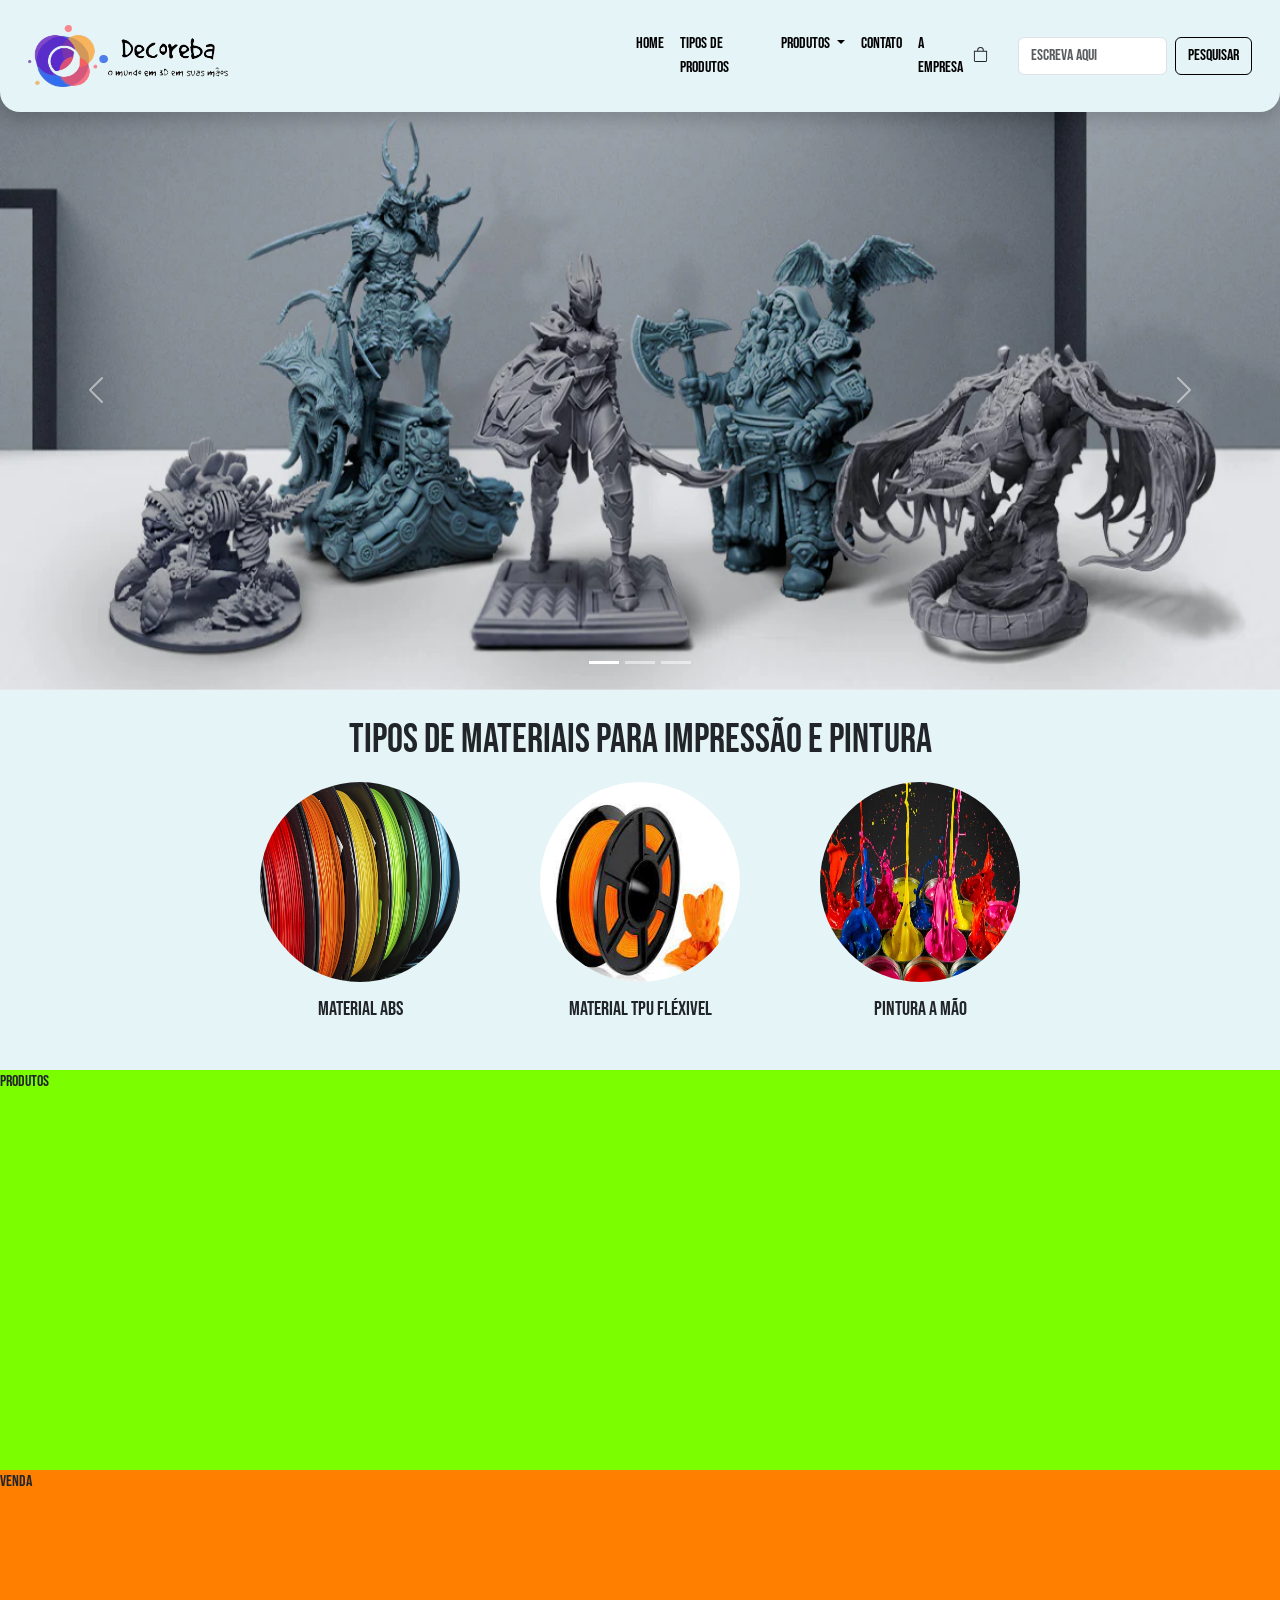
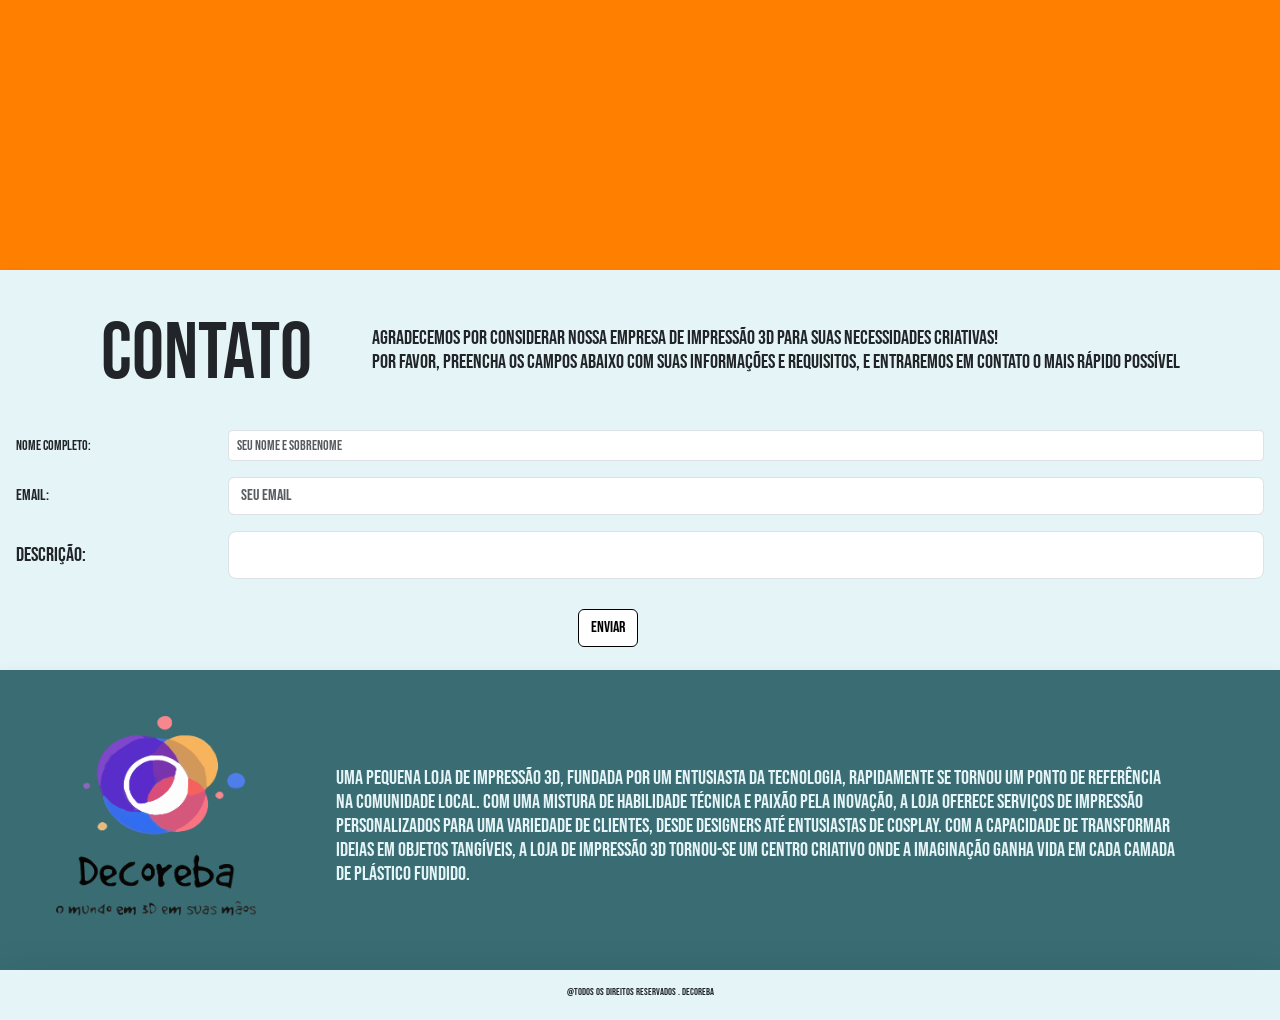
==== site decoreba/index.html @ 8d1f0ecd "site" ====
<!DOCTYPE html>
<html lang="en">
<head>
    <meta charset="UTF-8">
    <meta name="viewport" content="width=device-width, initial-scale=1.0">
    <link href="https://cdn.jsdelivr.net/npm/bootstrap@5.3.3/dist/css/bootstrap.min.css" rel="stylesheet" integrity="sha384-QWTKZyjpPEjISv5WaRU9OFeRpok6YctnYmDr5pNlyT2bRjXh0JMhjY6hW+ALEwIH" crossorigin="anonymous">
    <script src="https://cdn.jsdelivr.net/npm/bootstrap@5.3.3/dist/js/bootstrap.bundle.min.js" integrity="sha384-YvpcrYf0tY3lHB60NNkmXc5s9fDVZLESaAA55NDzOxhy9GkcIdslK1eN7N6jIeHz" crossorigin="anonymous"></script>
    <link rel="stylesheet" href="style.css">
    <title>Decoreba</title>
</head>
<body>
    <main class="grid grid-template">
        <header class="headerSite">
            <div class="shadow p-3 mb-5 bg-body-tertiary rounded headerStyle">
                <nav class="navbar navbar-expand-lg bg-body-tertiary">
                    <div class="container-fluid">
                      <div class="navBar imagemLogo">
                            <a href="#galeria"><img src="img\Simbolovetor.png" alt="" width="80px"></a>
                      </div>
                      <div class="navBar imagemTexto">
                            <a href="#galeria"><img src="img\LogoVetor.png" alt="" width="120px"></a>
                      </div>
                      <button class="navbar-toggler" type="button" data-bs-toggle="collapse" data-bs-target="#navbarSupportedContent" aria-controls="navbarSupportedContent" aria-expanded="false" aria-label="Toggle navigation">
                        <span class="navbar-toggler-icon"></span>
                      </button>
                      <div class="collapse navbar-collapse" id="navbarSupportedContent">
                        <ul class="navbar-nav me-auto mb-2 mb-lg-0">
                          <li class="nav-item">
                            <a class="nav-link active" aria-current="page" href="#galeria">Home</a>
                          </li>
                          <li class="nav-item">
                            <a class="nav-link active" aria-current="page" href="#tiposDeMateriais">Tipos de Produtos</a>
                          </li>
                            <li class="nav-item dropdown">
                                <a class="nav-link dropdown-toggle" href="#" role="button" data-bs-toggle="dropdown" aria-expanded="false">
                                Produtos
                                </a>
                            <ul class="dropdown-menu">
                                <li><a class="dropdown-item" href="#">Decoração</a></li>
                                <li><a class="dropdown-item" href="#">Colecionável</a></li>
                                <li><a class="dropdown-item" href="#">Personalizado</a></li>
                            </ul>
                            <li class="nav-item">
                                <a class="nav-link active" aria-current="page" href="#contato">Contato</a>
                              </li>
                              <li class="nav-item">
                                <a class="nav-link active" aria-current="page" href="#sobrenos">A Empresa</a>
                              </li>
                          </li>
                        </ul>
                        <div>
                            <i class="bi bi-bag">
                                <svg xmlns="http://www.w3.org/2000/svg" width="16" height="16" fill="currentColor" class="bi bi-bag" viewBox="0 0 16 16">
                                    <path d="M8 1a2.5 2.5 0 0 1 2.5 2.5V4h-5v-.5A2.5 2.5 0 0 1 8 1m3.5 3v-.5a3.5 3.5 0 1 0-7 0V4H1v10a2 2 0 0 0 2 2h10a2 2 0 0 0 2-2V4zM2 5h12v9a1 1 0 0 1-1 1H3a1 1 0 0 1-1-1z"/>
                                  </svg>
                            </i>
                        </div>
                        <form class="d-flex" role="search">
                          <input class="form-control me-2" type="search" placeholder="Escreva Aqui" aria-label="Search">
                          <button class="btn btn-outline-success" type="submit">pesquisar</button>
                        </form>
                      </div>
                    </div>
                  </nav>
            </div>
        </header>
        <section class="section galeria" href="#galeria">
            <div id="carouselExampleIndicators" class="carousel slide">
                <div class="carousel-indicators">
                  <button type="button" data-bs-target="#carouselExampleIndicators" data-bs-slide-to="0" class="active" aria-current="true" aria-label="Slide 1"></button>
                  <button type="button" data-bs-target="#carouselExampleIndicators" data-bs-slide-to="1" aria-label="Slide 2"></button>
                  <button type="button" data-bs-target="#carouselExampleIndicators" data-bs-slide-to="2" aria-label="Slide 3"></button>
                </div>
                <div class="carousel-inner">
                  <div class="carousel-item active">
                    <img src="img\how-to-design-3d-print-models-3.webp" class="d-block w-100" alt="..." height="600px">
                  </div>
                  <div class="carousel-item">
                    <img src="img\25_BLOG_POST_SETEMBRO_SITE.jpeg" class="d-block w-100" alt="..." height="600px">
                  </div>
                  <div class="carousel-item">
                    <img src="img\3D-printed_plant-shaped_air-purifiers_2.webp" class="d-block w-100" alt="..." height="600px">
                  </div>
                </div>
                <button class="carousel-control-prev" type="button" data-bs-target="#carouselExampleIndicators" data-bs-slide="prev">
                  <span class="carousel-control-prev-icon" aria-hidden="true"></span>
                  <span class="visually-hidden">Previous</span>
                </button>
                <button class="carousel-control-next" type="button" data-bs-target="#carouselExampleIndicators" data-bs-slide="next">
                  <span class="carousel-control-next-icon" aria-hidden="true"></span>
                  <span class="visually-hidden">Next</span>
                </button>
              </div>
        </section>
        <section class="section typeProducts" href="#tiposDeMateriais">
            <div class="shadow-sm p-3 mb-5 bg-body-tertiary rounded">
                <h1 class="item tituloMaterial">Tipos de materiais para impressão e Pintura</h1>
                <div class="text-center">
                    <div>
                        <img src="img\Guia-Uso-PLA-Blog-00-1400x788.jpg" class="material" alt="..." width="200px" height="200px">
                        <h3 class="descricaoMaterial">Material Abs</h3>
                    </div>
                    <div>
                        <img src="img\transferir.jpg" class="material" alt="..." width="200px" height="200px">
                        <h3 class="descricaoMaterial">Material Tpu Fléxivel</h3>
                    </div>
                    <div>
                        <img src="img\perspectivas-tintas__ID.jpg" class="material" alt="..." width="200px" height="200px">
                        <h3 class="descricaoMaterial">Pintura a mão</h3>
                    </div>
                </div>
            </div>
        </section>
        <section class="section produtos" href="#produtos">Produtos</section>
        <section class="section sale" href="#vendas">Venda</section>
        <section class="section contact" href="#contato">
            <div class="shadow p-3 mb-5 bg-body-tertiary rounded contatoshadow">
                <div class="textoContato">
                    <h1 class="textoTituloContato">Contato</h1>
                    <h5 class="textoDescricao">Agradecemos por considerar nossa empresa de impressão 3D para suas necessidades criativas! <br>
                        Por favor, preencha os campos abaixo com suas informações e requisitos, e entraremos em contato o mais rápido possível
                    </h5>
                </div>
                <div class="row mb-3">
                    <label for="colFormLabelSm" class="col-sm-2 col-form-label col-form-label-sm">Nome completo:</label>
                    <div class="col-sm-10">
                      <input type="email" class="form-control form-control-sm" id="colFormLabelSm" placeholder="Seu nome e sobrenome">
                    </div>
                  </div>
                  <div class="row mb-3">
                    <label for="colFormLabel" class="col-sm-2 col-form-label">Email:</label>
                    <div class="col-sm-10">
                      <input type="email" class="form-control" id="colFormLabel" placeholder="seu email">
                    </div>
                  </div>
                  <div class="row">
                    <label for="colFormLabelLg" class="col-sm-2 col-form-label col-form-label-lg">Descrição:</label>
                    <div class="col-sm-10">
                      <input type="email" class="form-control form-control-lg" id="colFormLabelLg" placeholder="">
                      <button type="button" class="btn btn-primary">Enviar</button>
                    </div>
                  </div>
                  
                </div>
        </section>
        <section class="section aboutUs" href="#sobreNos">
            <div class="shadow p-3 mb-5 bg-body-tertiary rounded sobreNosshadow">
                <div class="text-center">
                    <div>
                        <img src="img\LogoVetor - Copia.png" class="imagemLogoSobre" alt="..." width="200px" height="200px">
                    </div>
                <h5 class="sobreNosTexto">
                    Uma pequena loja de impressão 3D, fundada por um entusiasta da tecnologia, rapidamente se tornou um ponto de referência <br> 
                    na comunidade local. Com uma mistura de habilidade técnica e paixão pela inovação, a loja oferece serviços de impressão <br> 
                    personalizados para uma variedade de clientes, desde designers até entusiastas de cosplay. Com a capacidade de transformar <br>
                    ideias em objetos tangíveis, a loja de impressão 3D tornou-se um centro criativo onde a imaginação ganha vida em cada camada  <br>
                    de plástico fundido.
                </h5>
            </div>
            </div>
        </section>
        <footer class="footerSite">
            <div class="shadow-lg p-3 mb-5 bg-body-tertiary rounded shadowFooter">
                <h5 class="textoFooter">
                @todos os direitos reservados . Decoreba
                </h5>   
            </div>
        </footer>
    </main>
</body>
</html>
---- site decoreba/style.css ----
@import url('https://fonts.googleapis.com/css2?family=Bebas+Neue&display=swap');

*{
    font-family: 'Bebas Neue';
}

.grid{
    display: grid;
}

.headerSite{
    grid-area: headerSite;

}
.rounded{
    border-radius: 0px 0px 20px 20px !important;
}
.produtos{
    grid-area: produtos;
    background-color: rgb(123, 255, 0);
}

.typeProducts{
    grid-area: typeProducts;
    background-color: rgb(251, 0, 255);
}

.sale{
    grid-area: sale;
    background-color: rgb(255, 128, 0);
}

.contact{
    grid-area: contact;
    background-color: rgb(255, 0, 0);
}

.aboutUs{
    grid-area: aboutUs;
    background-color: rgb(255, 251, 0);
}

.footerSite{
    grid-area: footerSite;
    background-color: rgb(217, 0, 255);
}

.galeria{
    grid-area: galeria;
}

.grid-template{
    grid-template: 
    "headerSite" 90px
    "galeria" 600px
    "typeProducts" 380px
    "produtos" 400px
    "sale" 400px
    "contact" 400px
    "aboutUs" 300px
    "footerSite" 50px
    /1fr
    ;
}

.collapse{
    margin-left: 400px ;
}

.btn{
    border-color: black !important;
    color: black !important;
}

.btn:hover{
    background-color: #f26E22 !important;
    border-color: black !important;
}

.active:hover{
    color:  #f26E22 !important;
}
.nav-link{
    color: rgb(0, 0, 0) !important;
}

.bi{
    margin-right: 15px;
    height: 15px;
    width: 15px;
}

header{
    z-index: 1000;
    top: 0px;
    position: fixed;
    width: 100%;
}

.shadow .headerStyle{
    border-radius: 0px 0px 20px 20px !important;
}

.bg-body-tertiary{
    background-color: #e5f4f6 !important;
}

.dropdown-menu{
    background-color: #e5f4f6 !important;
}

.dropdown-toggle:hover{
    color:  #f26E22 !important;
}

.dropdown-item:hover{
    color:  #f26E22 !important;
}

.bi svg:hover{
    cursor: pointer;
    height: 18px;
    width: 18px;
}

.tituloMaterial{
    display: flex;
    justify-content: center;
    padding: 10px;
}

.shadow-sm{
    height: 380px;
}
.shadow-sm{
    border-radius: 0px !important;
}

.shadow-sm img{
    border-radius: 100px !important;
}

.text-center{
    display: flex;
    justify-content: center;
    gap: 80px;
}

.descricaoMaterial{
    font-size: 20px;
    padding-top: 15px;
}

.contatoshadow{
    height: 400px;
    border-radius: 0px !important;
}

.textoDescricao{
    font-size: 20px;
    padding-top: 20px;
    padding-left: 60px;
}

.textoTituloContato{
    font-size: 80px !important;
}

.textoContato{
    display: flex;
    justify-content: center;
    padding: 20px;
    align-self: center;
}

.btn-primary{
    background-color: white !important;
    margin-top: 30px;
    margin-left: 350px;
}

.sobreNosTexto{
    text-align: justify;
    font-size: 20px;
    display: flex;
    justify-content: flex-end;
    margin-right: 50px;
    margin-top: 80px;
}

.sobreNosshadow{
    height: 300px;
    background-color: #396D73 !important;
    color: #e5f4f6;
}

.sobreNosshadow{
    border-radius: 0px !important;
}

.imagemLogoSobre{
   margin-top: 30px;
}

.footerSite{
    justify-content: center;
}

.shadowFooter{
    z-index: 40;
    height: 50px;
    border-radius: 0px !important;
    box-shadow: 5px 0px 20px black ;
}

.textoFooter{
    font-size: 10px;
    justify-content: center;
    display: flex;
}
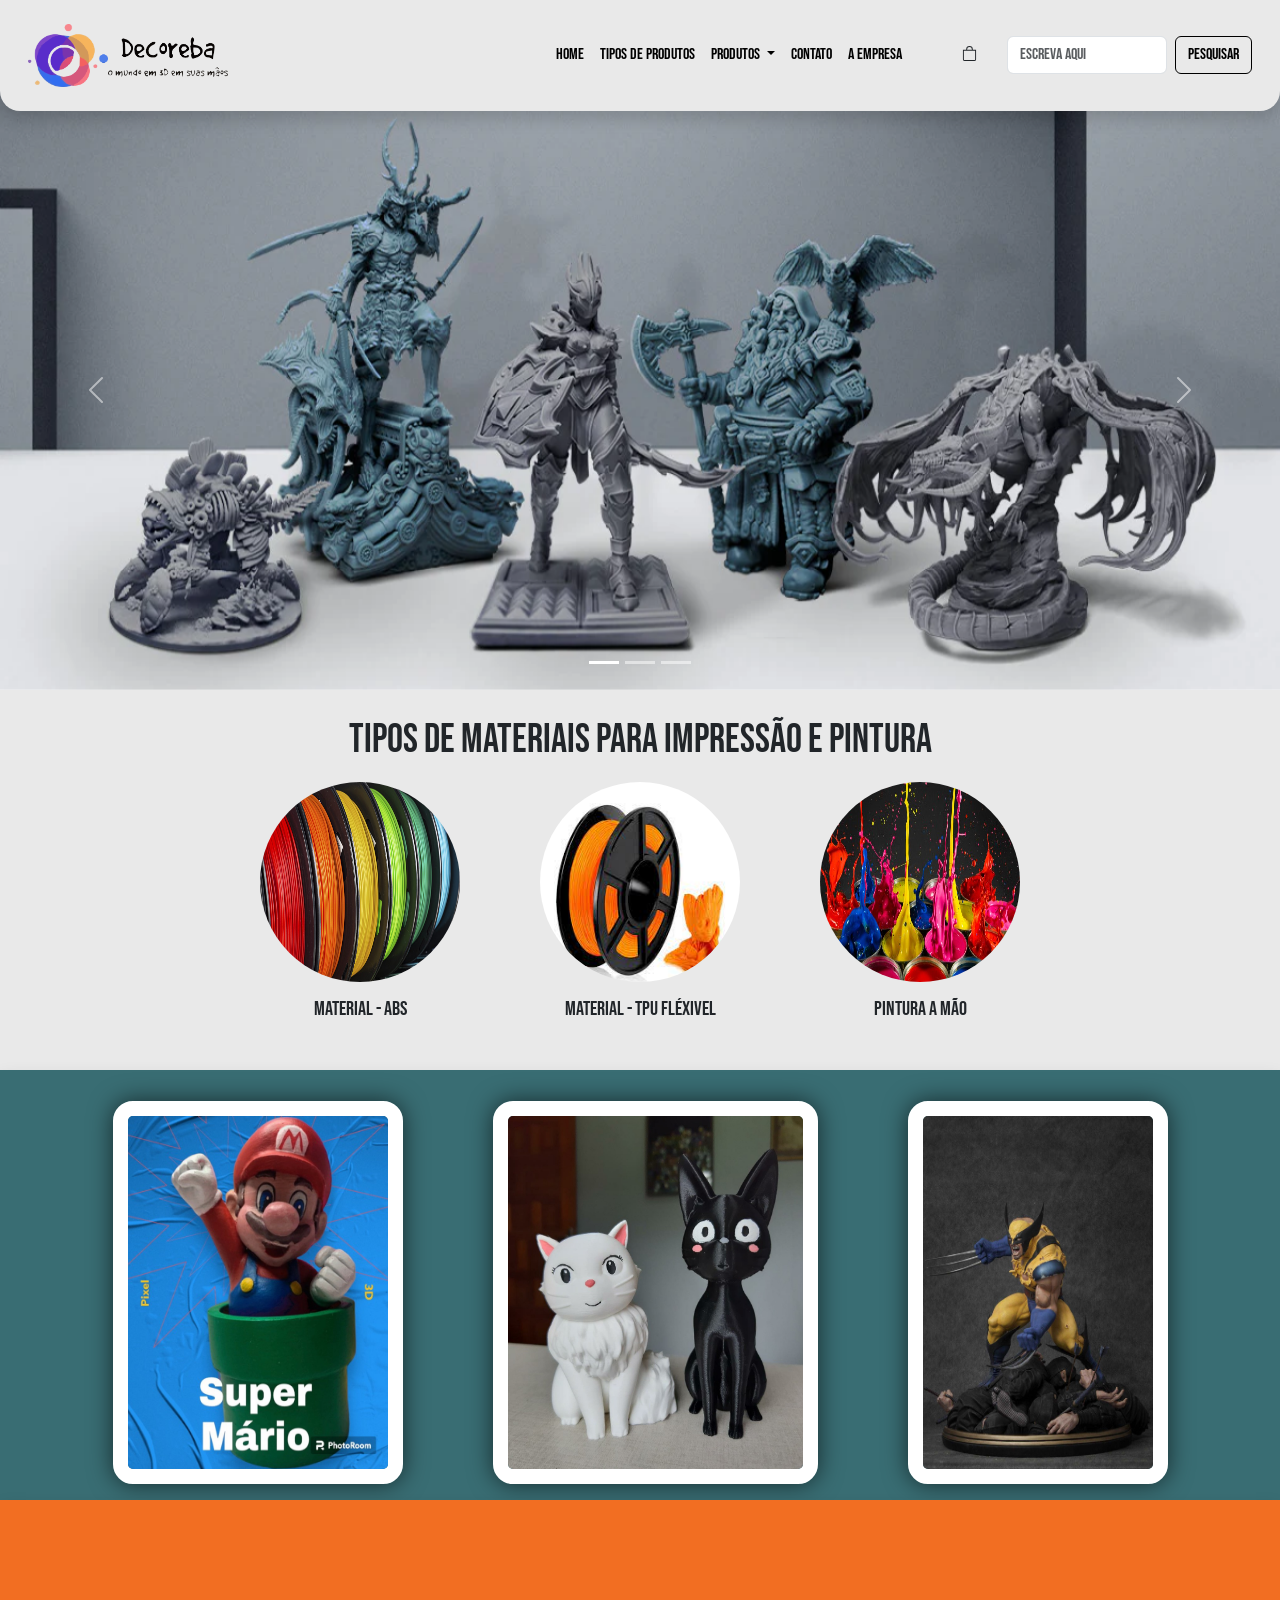
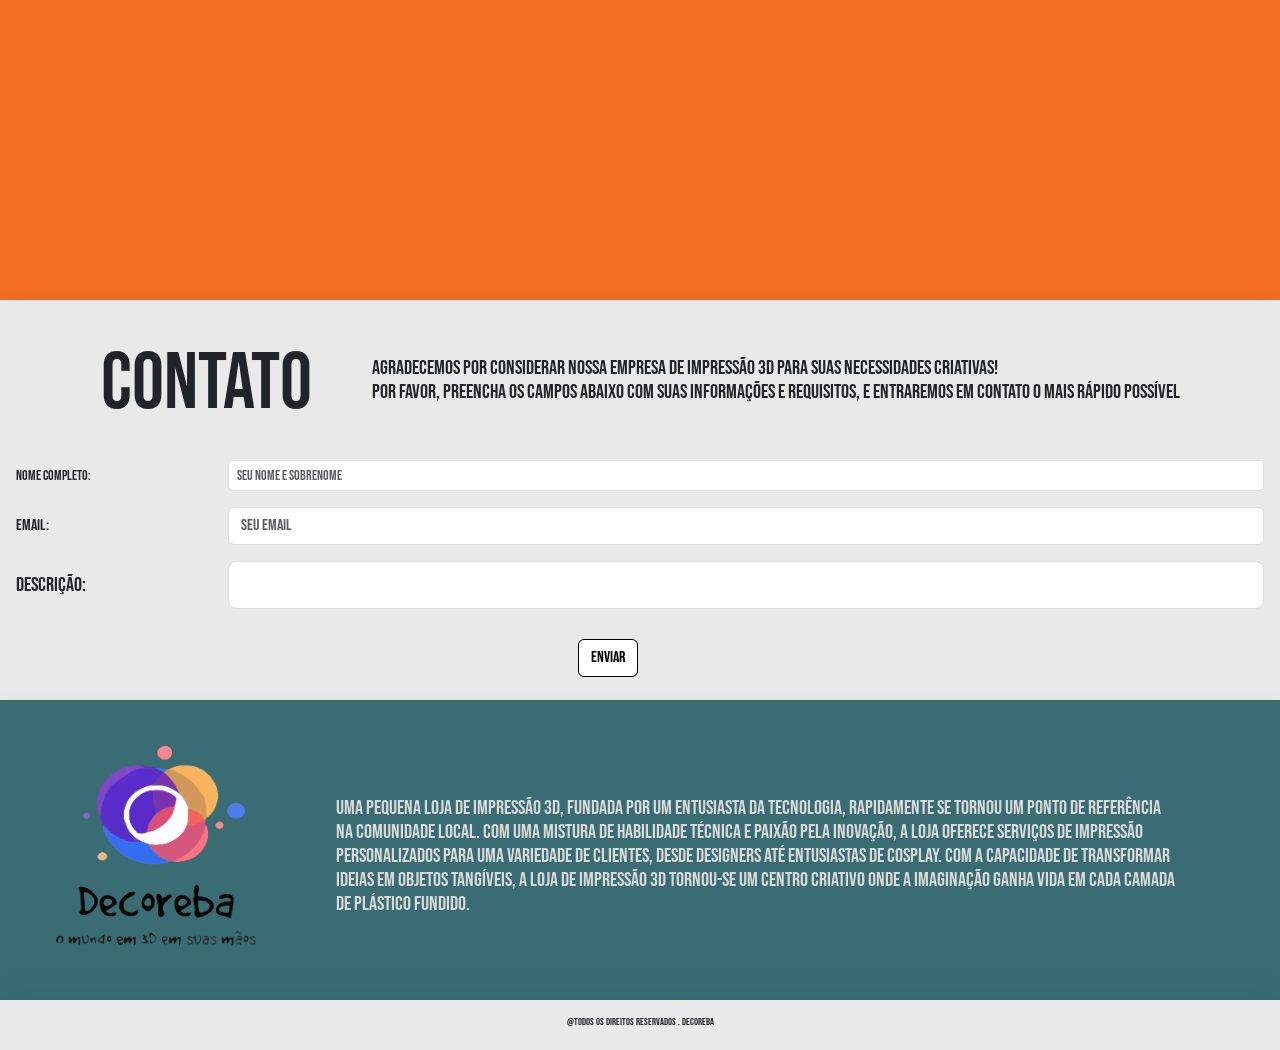
==== commit 093079a6: "aula atualizção" ====
--- a/site decoreba/index.html
+++ b/site decoreba/index.html
@@ -98,11 +98,11 @@
                 <div class="text-center">
                     <div>
                         <img src="img\Guia-Uso-PLA-Blog-00-1400x788.jpg" class="material" alt="..." width="200px" height="200px">
-                        <h3 class="descricaoMaterial">Material Abs</h3>
+                        <h3 class="descricaoMaterial">Material - Abs</h3>
                     </div>
                     <div>
                         <img src="img\transferir.jpg" class="material" alt="..." width="200px" height="200px">
-                        <h3 class="descricaoMaterial">Material Tpu Fléxivel</h3>
+                        <h3 class="descricaoMaterial">Material - Tpu Fléxivel</h3>
                     </div>
                     <div>
                         <img src="img\perspectivas-tintas__ID.jpg" class="material" alt="..." width="200px" height="200px">
@@ -111,8 +111,18 @@
                 </div>
             </div>
         </section>
-        <section class="section produtos" href="#produtos">Produtos</section>
-        <section class="section sale" href="#vendas">Venda</section>
+        <section class="section produtos" href="#produtos">
+          <div class="shadow p-3 mb-5 bg-body-tertiary rounded produtosShadow">      
+              <img src="../site decoreba\img\br-11134207-7qukw-lhppgimm45e67b.jpg" class="rounded float-start imagem1Produto" alt="..." width="290px">
+              <img src="../site decoreba\img\c314d907b0aa893fab849f3d1f6d200c.jpg" class="rounded float-end imagem1Produto" alt="..." width="325px">
+              <img src="../site decoreba\img\IMG_9142_sm.jpg" class="rounded float-end imagem1Produto" alt="..." width="260px">
+          </div>
+        </section>
+        <section class="section sale" href="#vendas">
+          <div class="shadow p-3 mb-5 bg-body-tertiary rounded vendasShadow">
+         
+          </div>
+        </section>
         <section class="section contact" href="#contato">
             <div class="shadow p-3 mb-5 bg-body-tertiary rounded contatoshadow">
                 <div class="textoContato">
--- a/site decoreba/style.css
+++ b/site decoreba/style.css
@@ -17,32 +17,26 @@
 }
 .produtos{
     grid-area: produtos;
-    background-color: rgb(123, 255, 0);
 }
 
 .typeProducts{
     grid-area: typeProducts;
-    background-color: rgb(251, 0, 255);
 }
 
 .sale{
     grid-area: sale;
-    background-color: rgb(255, 128, 0);
 }
 
 .contact{
     grid-area: contact;
-    background-color: rgb(255, 0, 0);
 }
 
 .aboutUs{
     grid-area: aboutUs;
-    background-color: rgb(255, 251, 0);
 }
 
 .footerSite{
     grid-area: footerSite;
-    background-color: rgb(217, 0, 255);
 }
 
 .galeria{
@@ -54,7 +48,7 @@
     "headerSite" 90px
     "galeria" 600px
     "typeProducts" 380px
-    "produtos" 400px
+    "produtos" 430px
     "sale" 400px
     "contact" 400px
     "aboutUs" 300px
@@ -64,7 +58,14 @@
 }
 
 .collapse{
-    margin-left: 400px ;
+    margin-left: 320px ;
+}
+
+@media screen and (max-width: 990px) {
+
+    .collapse{
+    margin-left: 0px;
+    }
 }
 
 .btn{
@@ -102,11 +103,11 @@
 }
 
 .bg-body-tertiary{
-    background-color: #e5f4f6 !important;
+    background-color: #e9e9e9 !important;
 }
 
 .dropdown-menu{
-    background-color: #e5f4f6 !important;
+    background-color: #D9D9D9 !important;
 }
 
 .dropdown-toggle:hover{
@@ -191,7 +192,7 @@
 .sobreNosshadow{
     height: 300px;
     background-color: #396D73 !important;
-    color: #e5f4f6;
+    color: #D9D9D9;
 }
 
 .sobreNosshadow{
@@ -219,3 +220,45 @@
     display: flex;
 }
 
+.vendasShadow{
+    height: 400px;
+    border-radius: 0px !important;
+    background-color: #f26E22 !important;
+}
+
+.produtosShadow{
+    height: 430px;
+    border-radius: 0px !important;
+    background-color: #396D73  !important;
+}
+
+.produtosShadow{
+    display: grid;
+    grid-template-columns: repeat(3, 1fr);
+}
+
+.produtosgrid{
+    display: grid;
+}
+
+.imagemProduto{
+    display: flex;
+    border-radius: 10px;
+
+}
+
+.imagem1Produto{
+    
+    display: flex;
+    margin-top: 15px; 
+    justify-content: center;
+    border-radius: 20px !important;
+    border: 15px solid white;
+    box-shadow: 0px 0px 25px rgba(0, 0, 0, 0.618);
+}
+
+.produtosShadow{
+    justify-content: center;
+    display: flex;
+    gap: 90px;
+}
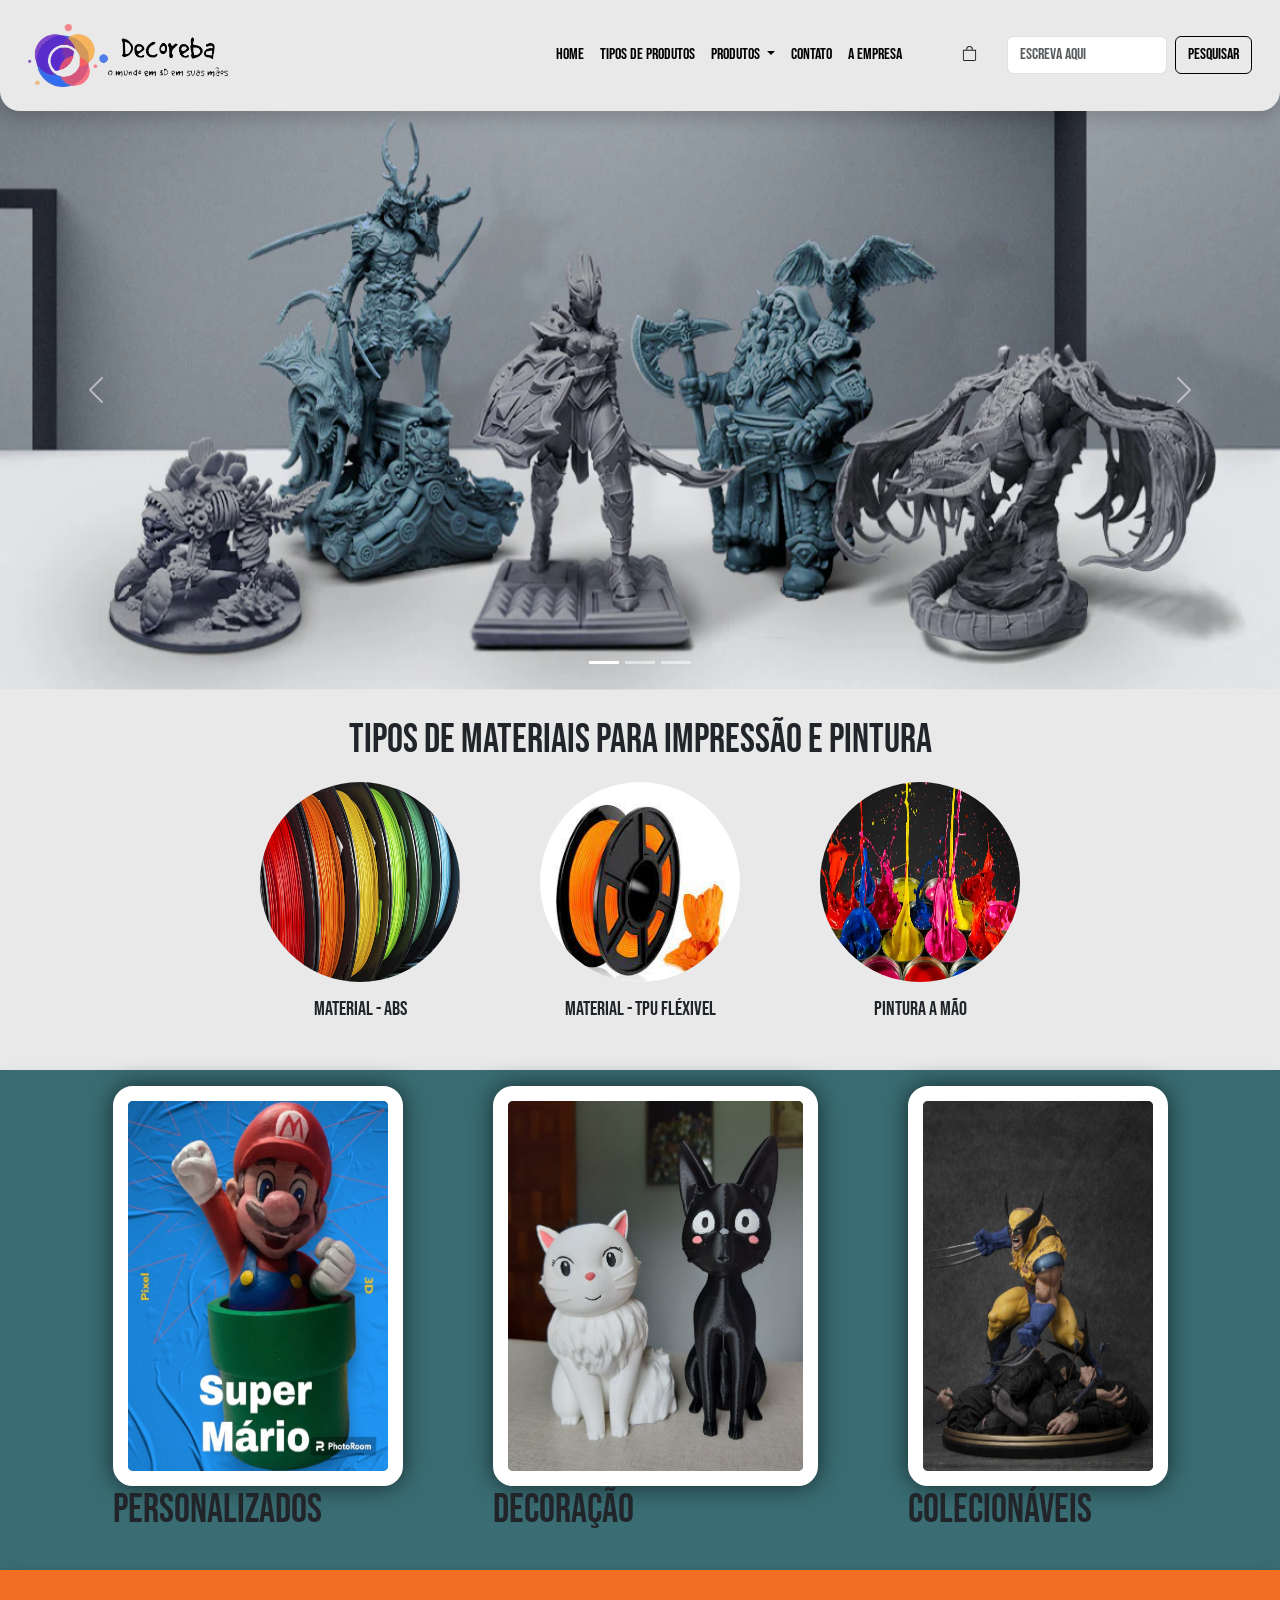
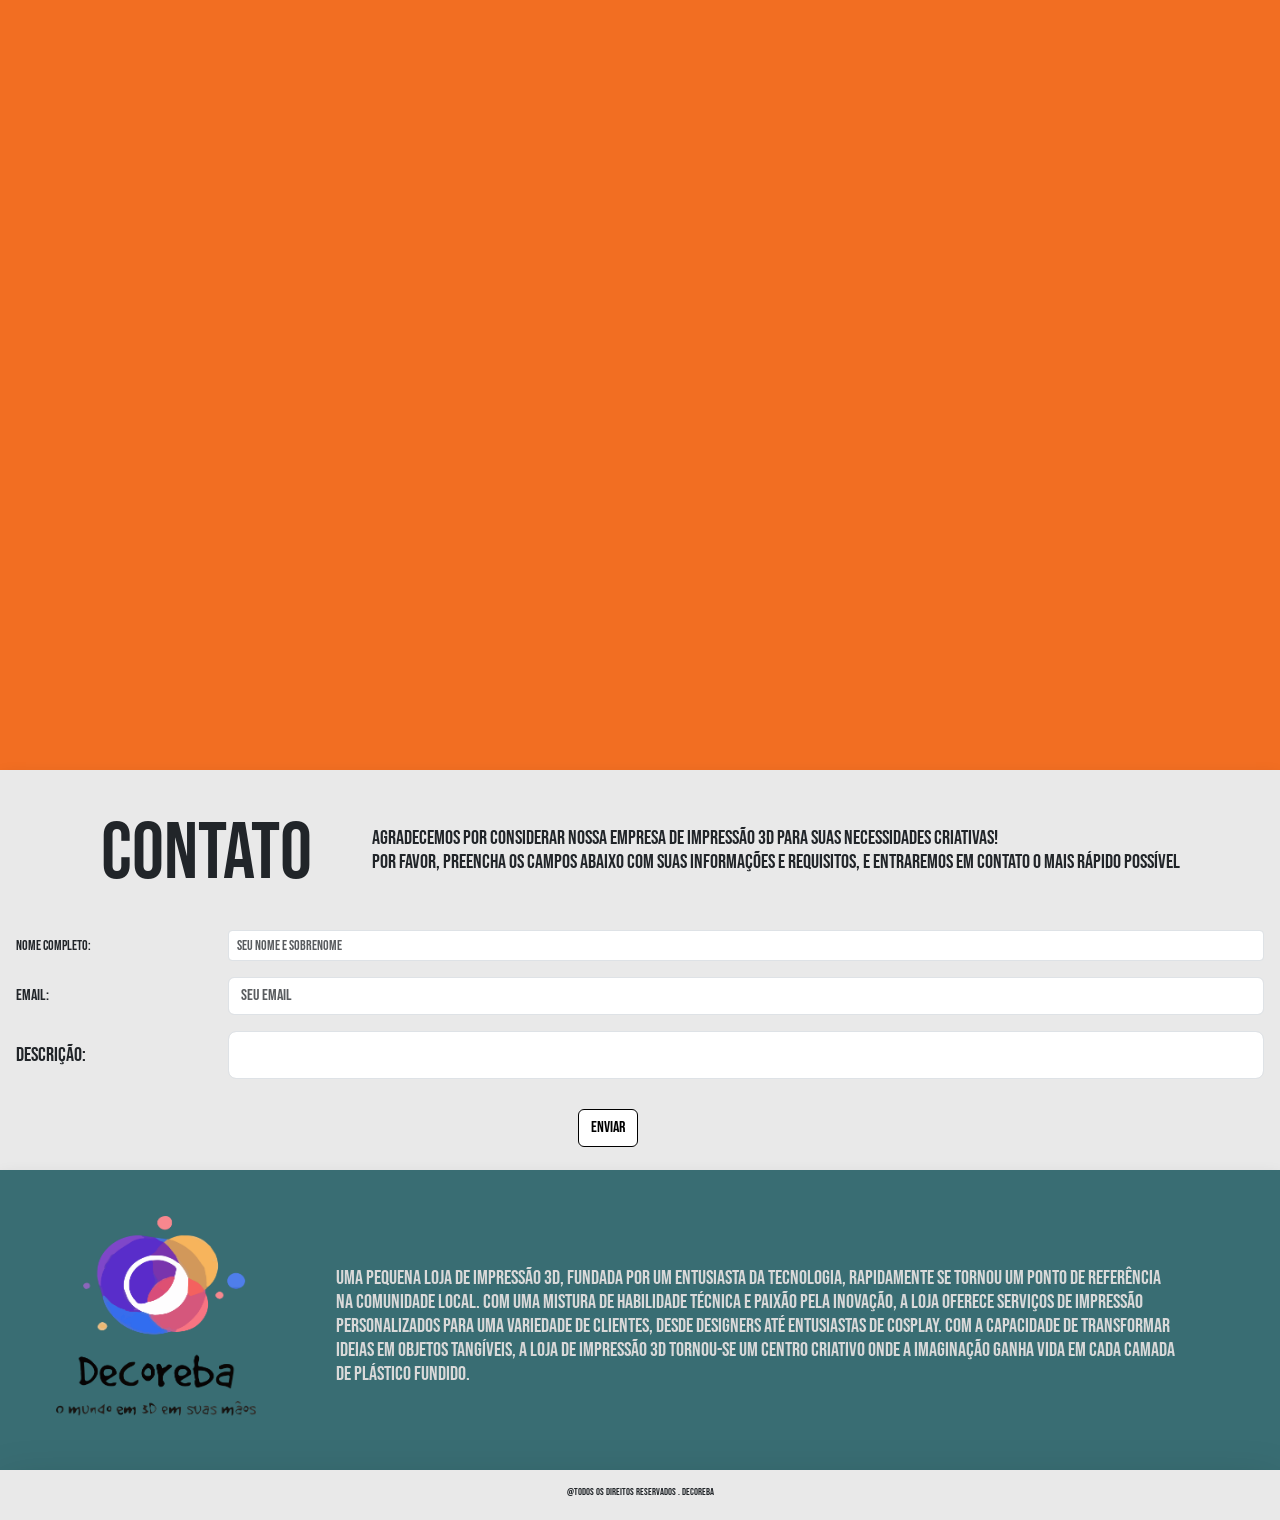
==== commit 86912f9a: "apresentação" ====
--- a/site decoreba/index.html
+++ b/site decoreba/index.html
@@ -112,15 +112,24 @@
             </div>
         </section>
         <section class="section produtos" href="#produtos">
-          <div class="shadow p-3 mb-5 bg-body-tertiary rounded produtosShadow">      
-              <img src="../site decoreba\img\br-11134207-7qukw-lhppgimm45e67b.jpg" class="rounded float-start imagem1Produto" alt="..." width="290px">
-              <img src="../site decoreba\img\c314d907b0aa893fab849f3d1f6d200c.jpg" class="rounded float-end imagem1Produto" alt="..." width="325px">
-              <img src="../site decoreba\img\IMG_9142_sm.jpg" class="rounded float-end imagem1Produto" alt="..." width="260px">
+          
+          <div class="shadow p-3 mb-5 bg-body-tertiary rounded produtosShadow">  
+            <div class="orgcard"> 
+              <img src="../site decoreba\img\br-11134207-7qukw-lhppgimm45e67b.jpg" class="rounded float-start imagem1Produto" alt="..." width="290px" height="400px">
+              <h1 class="textoLegenda">Personalizados</h1>
+            </div>
+            <div class="orgcard"> 
+              <img src="../site decoreba\img\c314d907b0aa893fab849f3d1f6d200c.jpg" class="rounded float-end imagem1Produto" alt="..." width="325px" height="400px">
+              <h1 class="textoLegenda">Decoração</h1>
+            </div>
+            <div class="orgcard"> 
+              <img src="../site decoreba\img\IMG_9142_sm.jpg" class="rounded float-end imagem1Produto" alt="..." width="260px" height="400px">
+              <h1 class="textoLegenda">Colecionáveis</h1>
+            </div>
           </div>
         </section>
         <section class="section sale" href="#vendas">
           <div class="shadow p-3 mb-5 bg-body-tertiary rounded vendasShadow">
-         
           </div>
         </section>
         <section class="section contact" href="#contato">
--- a/site decoreba/style.css
+++ b/site decoreba/style.css
@@ -48,8 +48,8 @@
     "headerSite" 90px
     "galeria" 600px
     "typeProducts" 380px
-    "produtos" 430px
-    "sale" 400px
+    "produtos" 500px
+    "sale" 800px
     "contact" 400px
     "aboutUs" 300px
     "footerSite" 50px
@@ -221,13 +221,13 @@
 }
 
 .vendasShadow{
-    height: 400px;
+    height: 800px;
     border-radius: 0px !important;
     background-color: #f26E22 !important;
 }
 
 .produtosShadow{
-    height: 430px;
+    height: 500px;
     border-radius: 0px !important;
     background-color: #396D73  !important;
 }
@@ -244,13 +244,12 @@
 .imagemProduto{
     display: flex;
     border-radius: 10px;
-
 }
 
 .imagem1Produto{
     
     display: flex;
-    margin-top: 15px; 
+    margin-top: 0px; 
     justify-content: center;
     border-radius: 20px !important;
     border: 15px solid white;
@@ -261,4 +260,4 @@
     justify-content: center;
     display: flex;
     gap: 90px;
-}+}
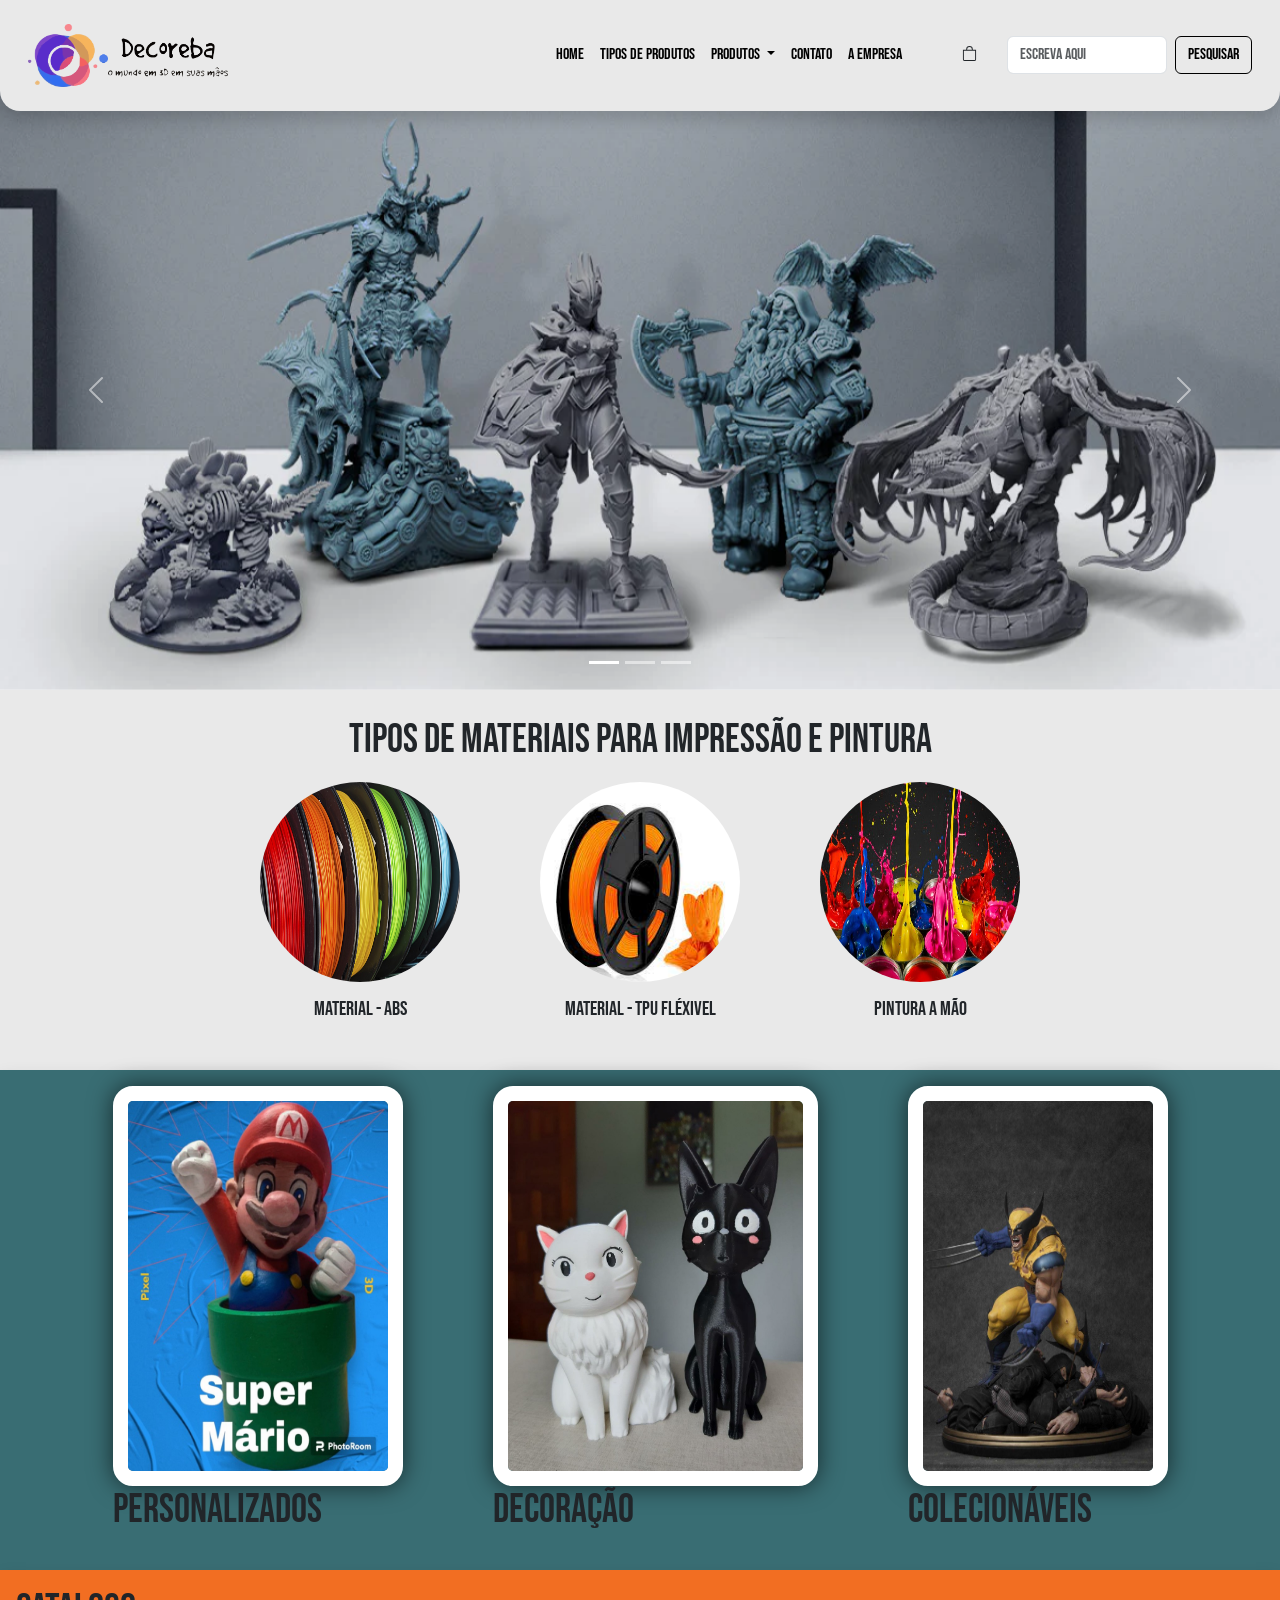
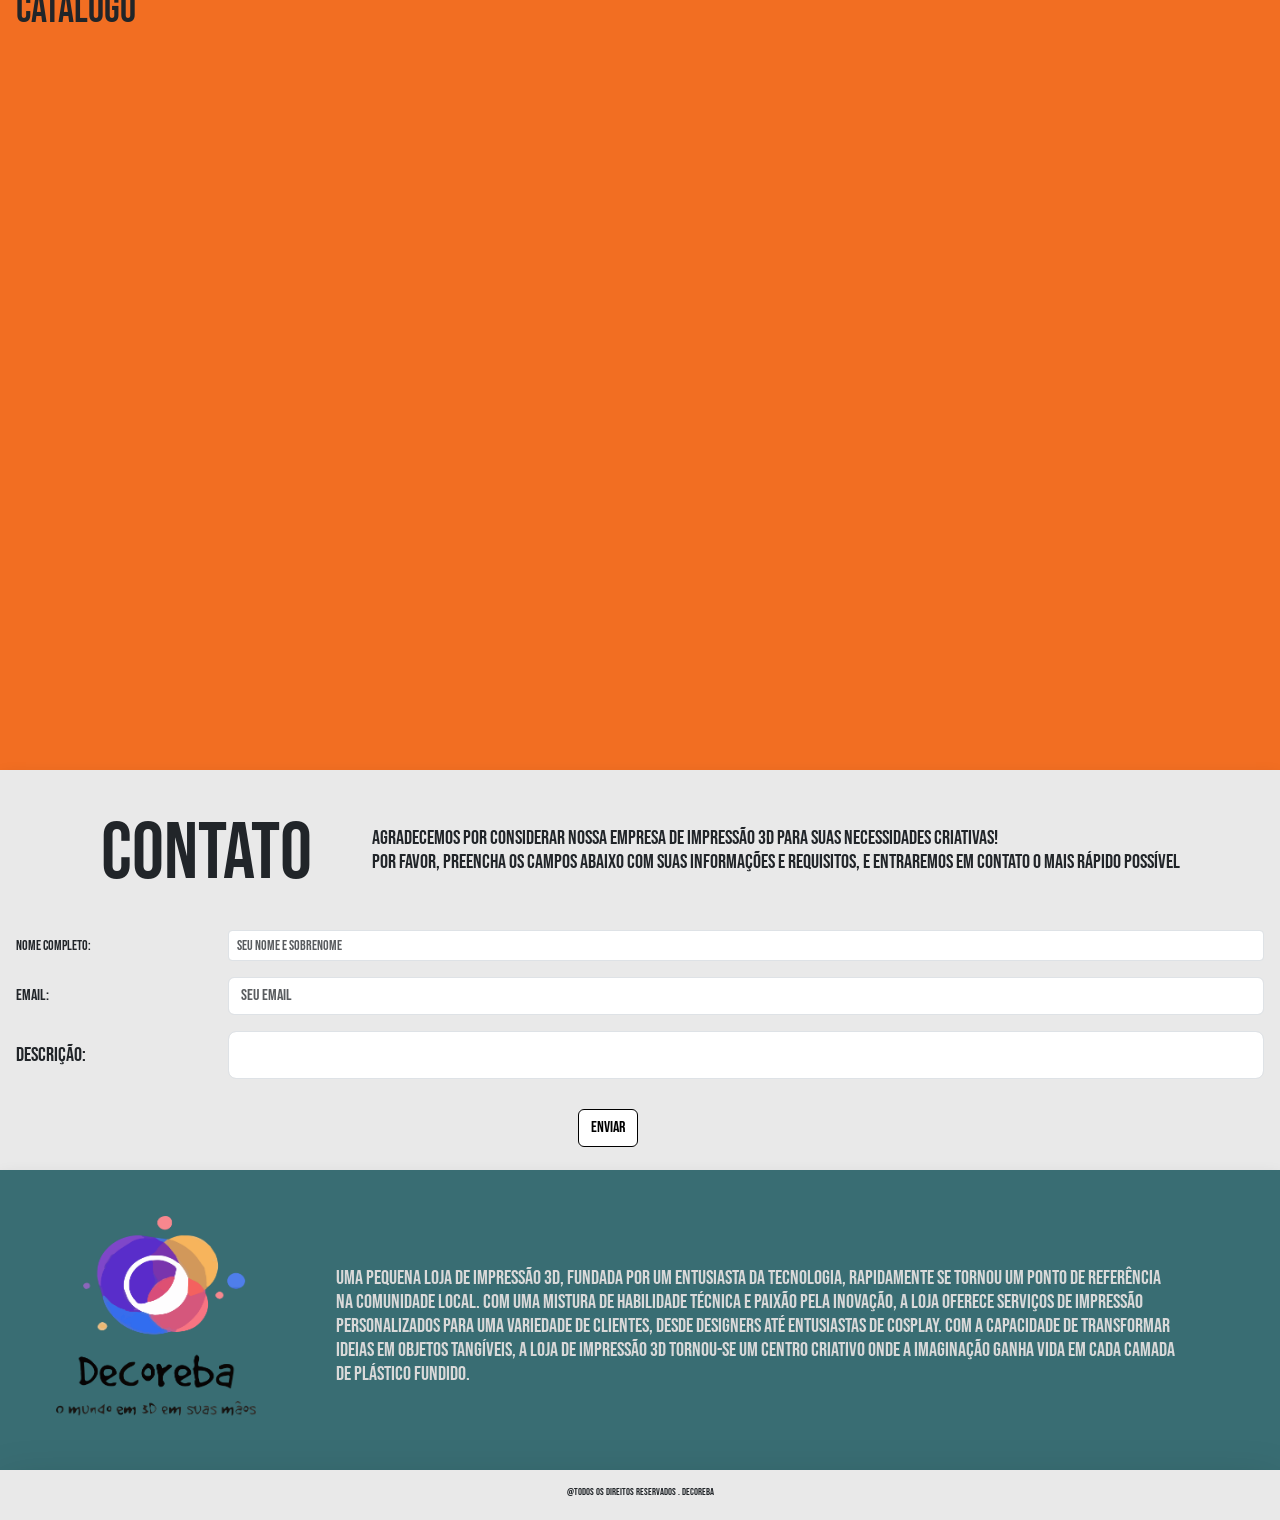
==== commit 1bf70aad: "apresentação" ====
--- a/site decoreba/index.html
+++ b/site decoreba/index.html
@@ -130,6 +130,9 @@
         </section>
         <section class="section sale" href="#vendas">
           <div class="shadow p-3 mb-5 bg-body-tertiary rounded vendasShadow">
+            <h1 class="textoVendas">
+              Catalogo
+            </h1>
           </div>
         </section>
         <section class="section contact" href="#contato">
